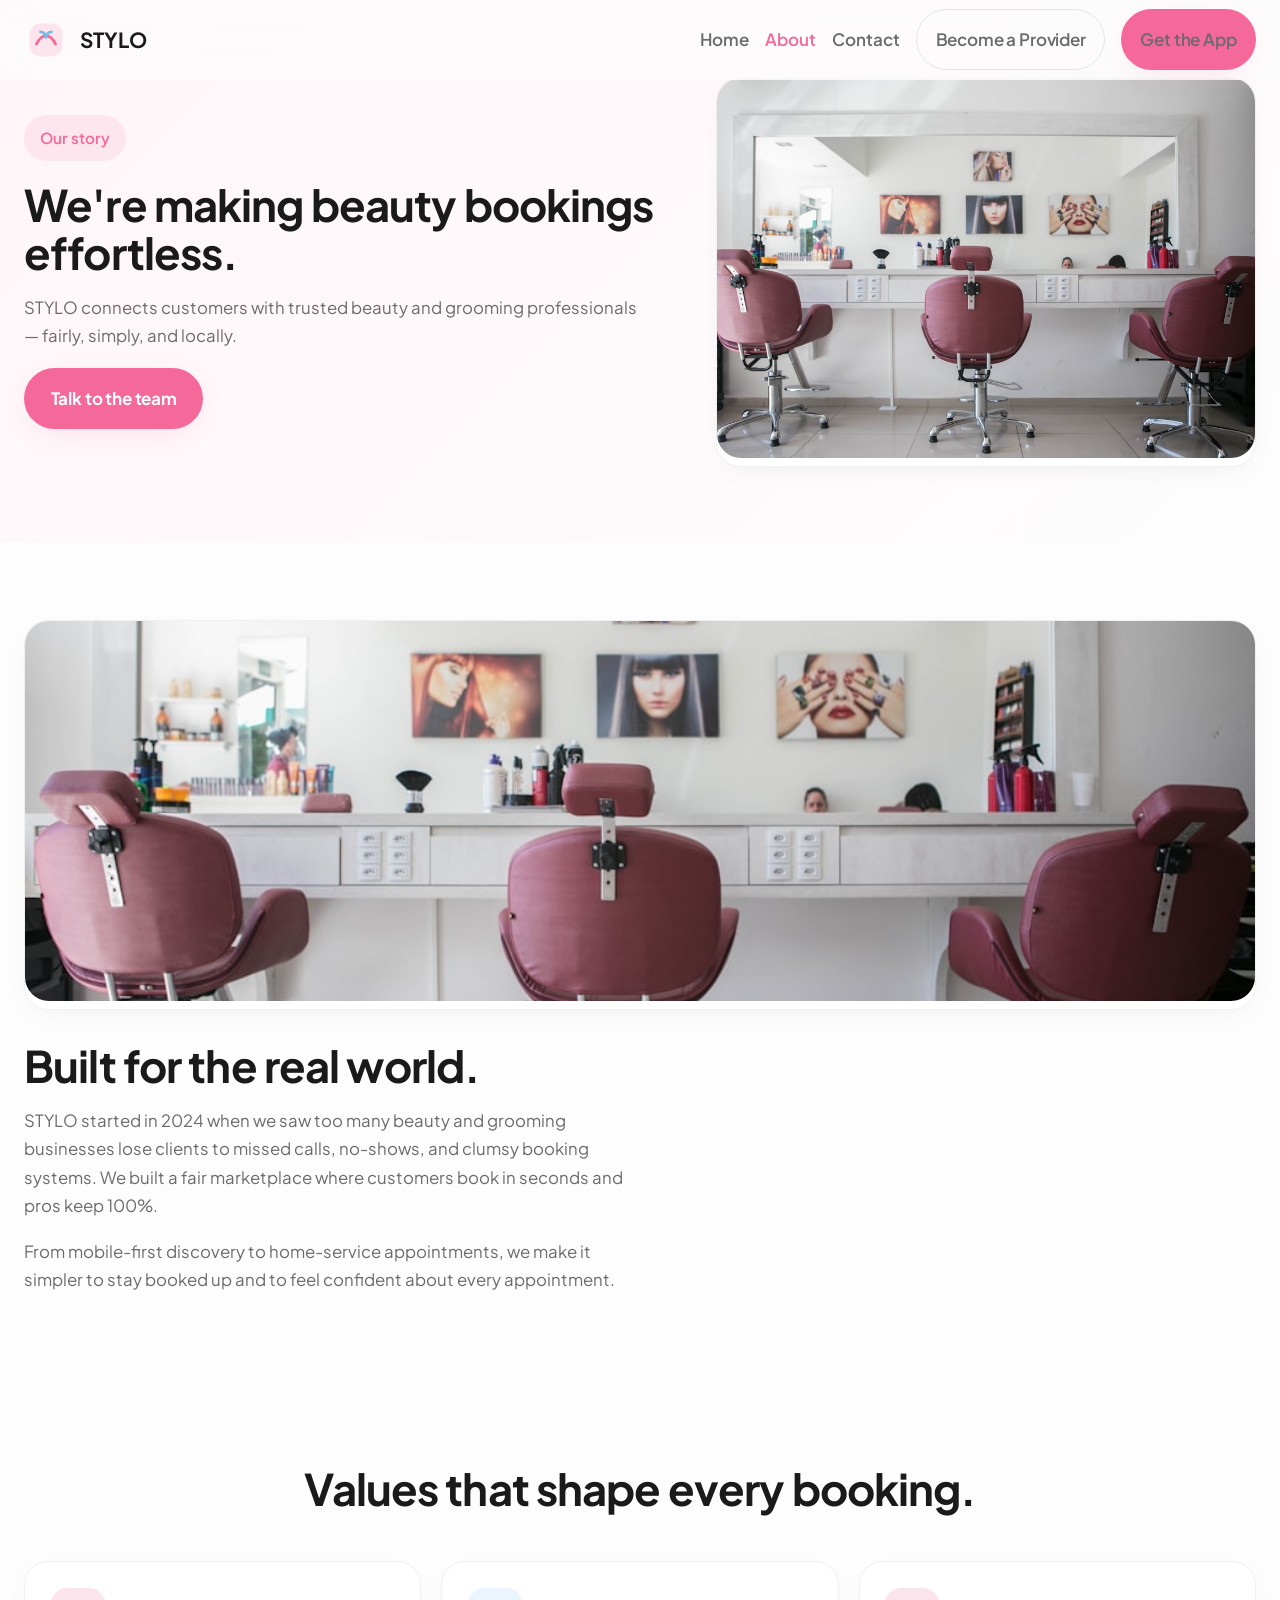
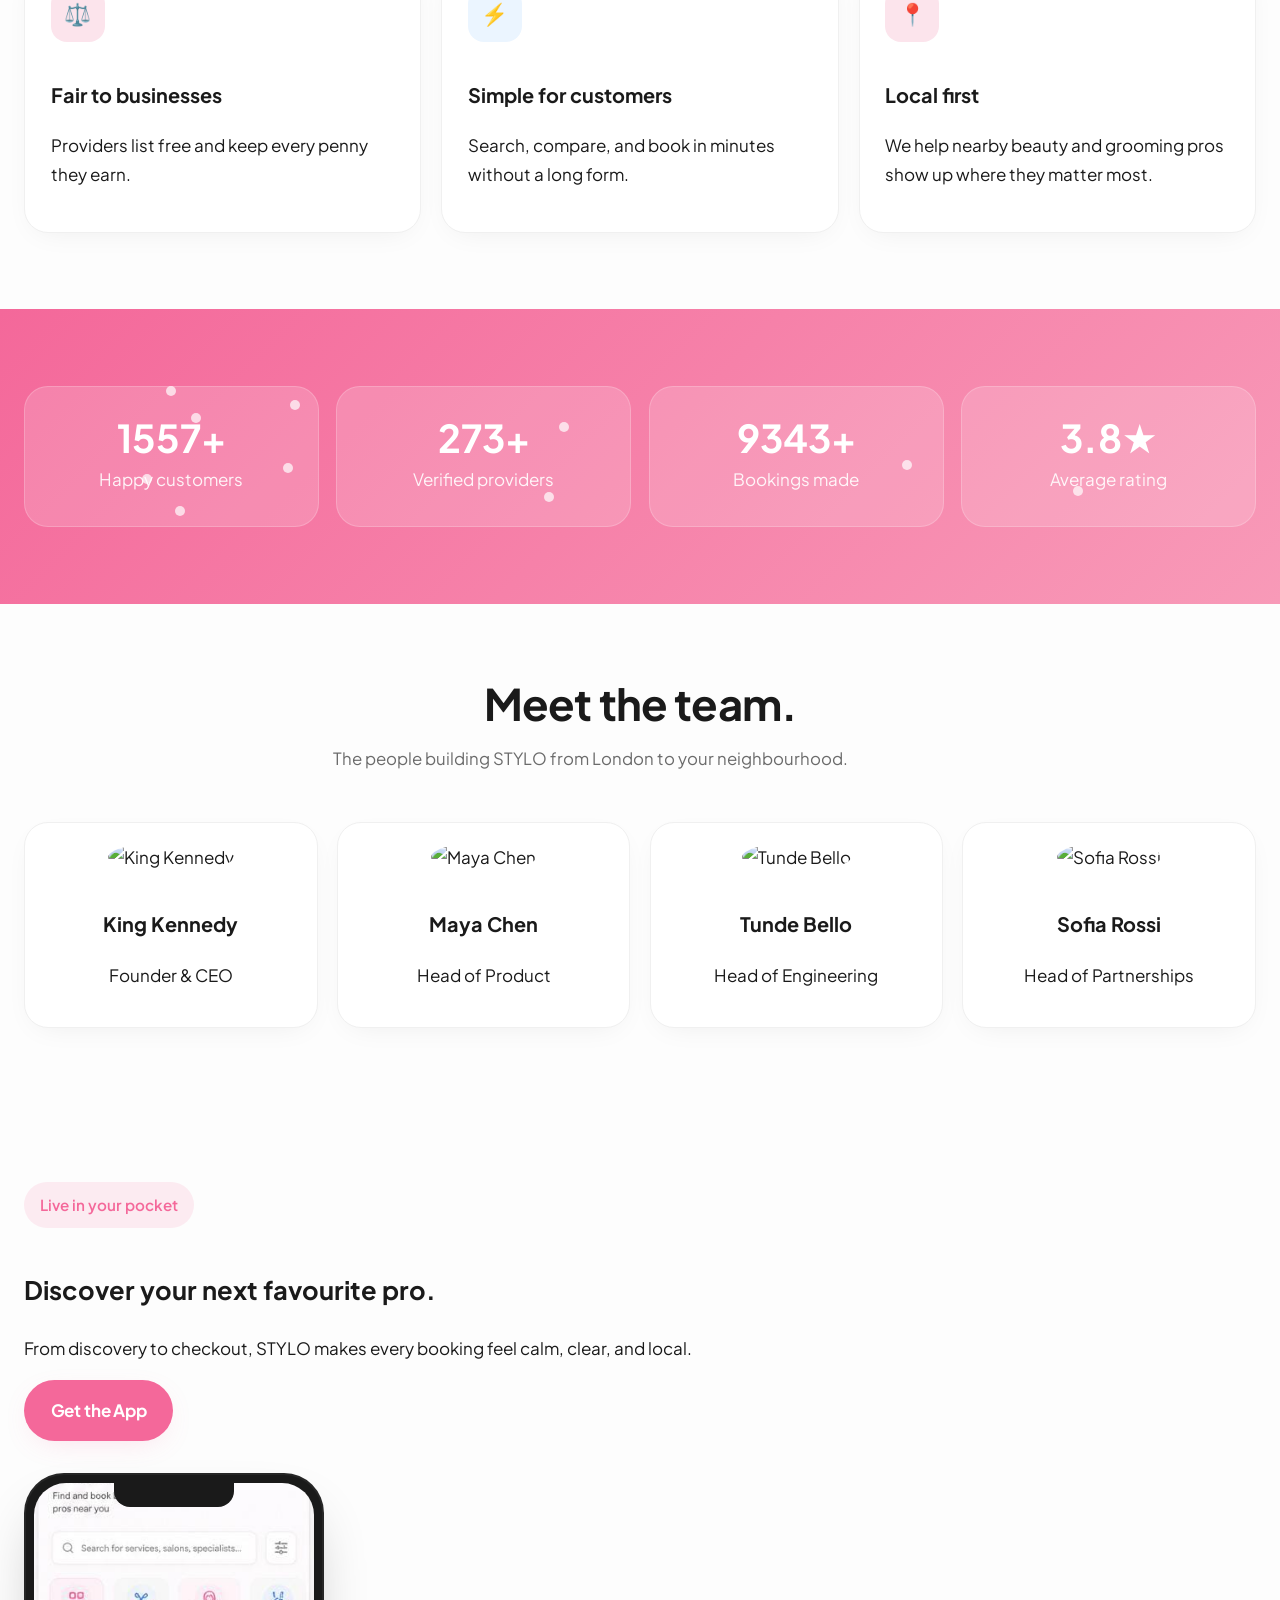
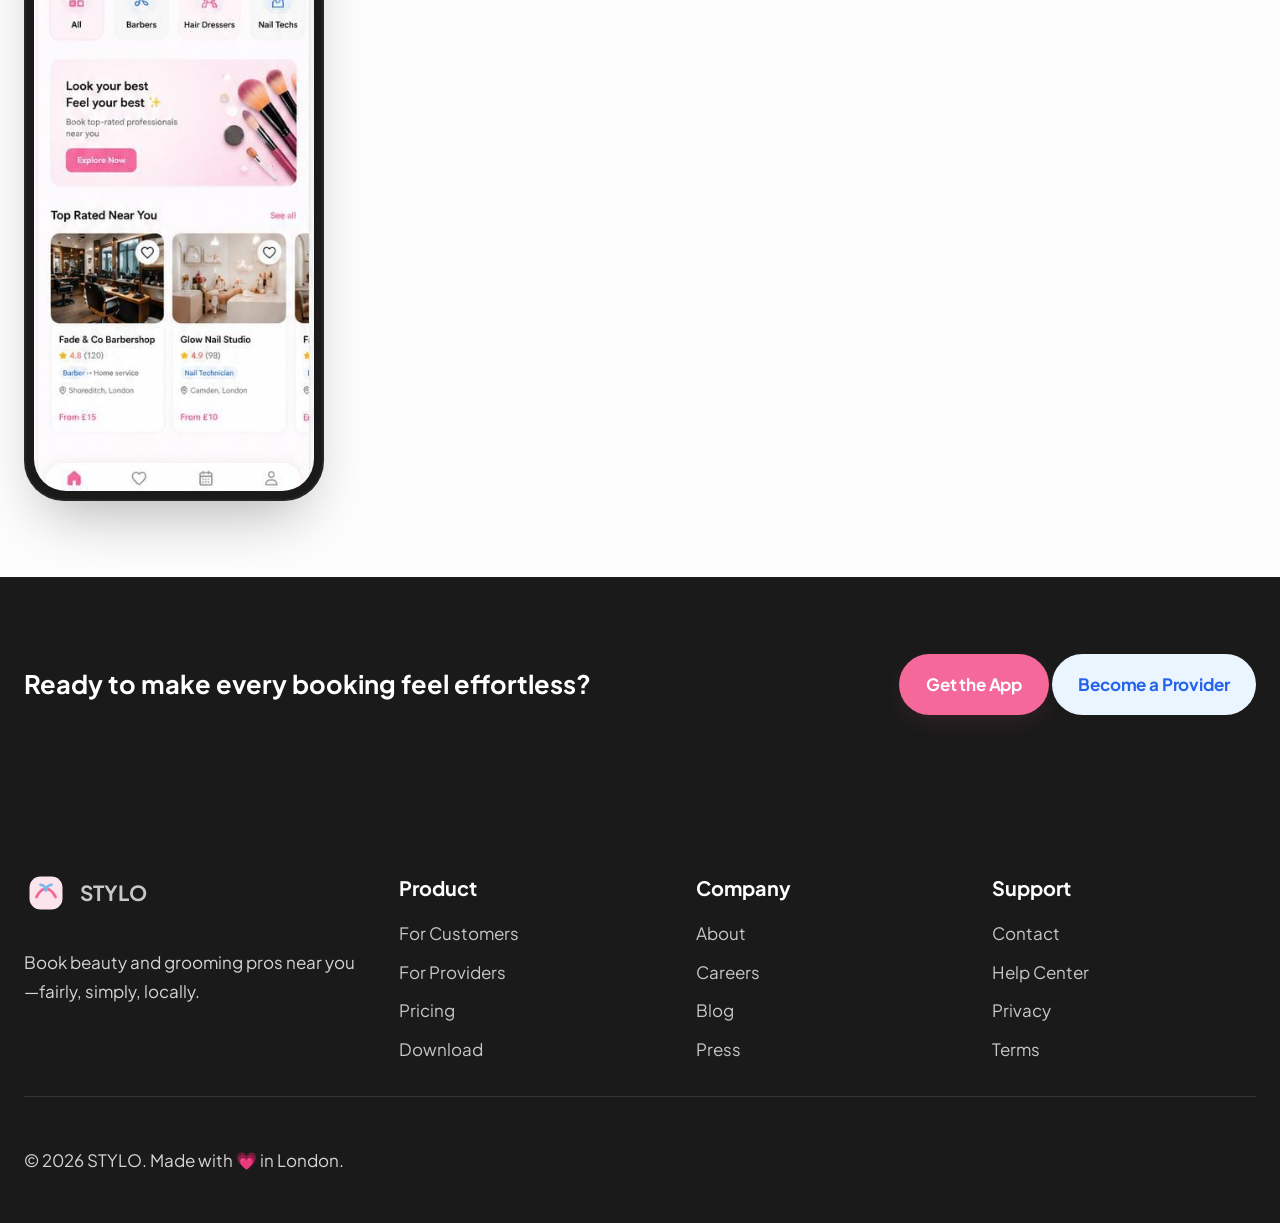
==== about.html @ 371f184e "Move site files to repo root" ====
<!DOCTYPE html>
<html lang="en">
  <head>
    <meta charset="UTF-8" />
    <meta name="viewport" content="width=device-width, initial-scale=1.0" />
    <title>About STYLO — Making beauty bookings effortless</title>
    <meta name="description" content="STYLO connects customers with trusted beauty and grooming professionals fairly, simply, and locally." />
    <meta property="og:title" content="About STYLO — Making beauty bookings effortless" />
    <meta property="og:description" content="Fair to businesses, simple for customers, local first." />
    <meta property="og:type" content="website" />
    <meta property="og:image" content="assets/hero-poster.jpg" />
    <link rel="preconnect" href="https://fonts.googleapis.com" />
    <link rel="preconnect" href="https://fonts.gstatic.com" crossorigin />
    <link href="https://fonts.googleapis.com/css2?family=Plus+Jakarta+Sans:wght@400;500;600;700;800&display=swap" rel="stylesheet" />
    <link rel="stylesheet" href="styles.css" />
  </head>
  <body>
    <header class="site-header" id="top">
      <nav class="nav container">
        <a class="brand" href="index.html" aria-label="STYLO home">
          <span class="brand__icon" aria-hidden="true">
            <svg viewBox="0 0 64 64" fill="none">
              <rect x="8" y="8" width="48" height="48" rx="16" fill="#FCE4EC" />
              <path d="M18 38c4-8 10-12 14-12 4 0 10 4 14 12" stroke="#F4689A" stroke-width="4" stroke-linecap="round" />
              <path d="M24 20c4 0 7 2 8 8" stroke="#7AB8E8" stroke-width="4" stroke-linecap="round" />
              <path d="M40 20c-4 0-7 2-8 8" stroke="#7AB8E8" stroke-width="4" stroke-linecap="round" />
            </svg>
          </span>
          <span>STYLO</span>
        </a>
        <button class="nav__toggle" aria-label="Open menu" aria-expanded="false">
          <span></span><span></span><span></span>
        </button>
        <div class="nav__panel">
          <a href="index.html">Home</a>
          <a href="about.html" class="active">About</a>
          <a href="contact.html">Contact</a>
          <a href="index.html#providers" class="btn btn--outline nav__pill">Become a Provider</a>
          <a href="index.html#get-app" class="btn btn--primary nav__pill">Get the App</a>
        </div>
      </nav>
    </header>

    <main>
      <section class="about-hero section">
        <div class="container about-hero__grid">
          <div class="reveal">
            <div class="pill pill--soft">Our story</div>
            <h1>We're making beauty bookings effortless.</h1>
            <p>STYLO connects customers with trusted beauty and grooming professionals — fairly, simply, and locally.</p>
            <a href="contact.html" class="btn btn--primary">Talk to the team</a>
          </div>
          <div class="about-hero__card reveal" data-delay="0.08">
            <img src="assets/salon-interior.jpg" alt="Modern salon interior" loading="lazy" decoding="async" />
          </div>
        </div>
      </section>

      <section class="section">
        <div class="container story-grid">
          <div class="story-image reveal">
            <img src="assets/salon.jpg" alt="Salon booking experience" loading="lazy" decoding="async" />
          </div>
          <div class="story-copy reveal" data-delay="0.08">
            <h2>Built for the real world.</h2>
            <p>STYLO started in 2024 when we saw too many beauty and grooming businesses lose clients to missed calls, no-shows, and clumsy booking systems. We built a fair marketplace where customers book in seconds and pros keep 100%.</p>
            <p>From mobile-first discovery to home-service appointments, we make it simpler to stay booked up and to feel confident about every appointment.</p>
          </div>
        </div>
      </section>

      <section class="section values-section">
        <div class="container">
          <div class="section-heading section-heading--center reveal">
            <h2>Values that shape every booking.</h2>
          </div>
          <div class="values-grid">
            <article class="value-card reveal" data-delay="0.04">
              <div class="card__icon card__icon--pink">⚖️</div>
              <h3>Fair to businesses</h3>
              <p>Providers list free and keep every penny they earn.</p>
            </article>
            <article class="value-card reveal" data-delay="0.08">
              <div class="card__icon card__icon--blue">⚡</div>
              <h3>Simple for customers</h3>
              <p>Search, compare, and book in minutes without a long form.</p>
            </article>
            <article class="value-card reveal" data-delay="0.12">
              <div class="card__icon card__icon--pink">📍</div>
              <h3>Local first</h3>
              <p>We help nearby beauty and grooming pros show up where they matter most.</p>
            </article>
          </div>
        </div>
      </section>

      <section class="section stats-band">
        <div class="container stats-grid">
          <div class="stat-card" data-count="2000" data-suffix="+">
            <strong>0</strong>
            <span>Happy customers</span>
          </div>
          <div class="stat-card" data-count="350" data-suffix="+">
            <strong>0</strong>
            <span>Verified providers</span>
          </div>
          <div class="stat-card" data-count="12000" data-suffix="+">
            <strong>0</strong>
            <span>Bookings made</span>
          </div>
          <div class="stat-card" data-count="4.9" data-decimals="1" data-suffix="★">
            <strong>0</strong>
            <span>Average rating</span>
          </div>
          <div class="particles" aria-hidden="true"></div>
        </div>
      </section>

      <section class="section team-section">
        <div class="container">
          <div class="section-heading section-heading--center reveal">
            <h2>Meet the team.</h2>
            <p>The people building STYLO from London to your neighbourhood.</p>
          </div>
          <div class="team-grid">
            <article class="team-card reveal" data-delay="0.04">
              <img src="https://i.pravatar.cc/200?img=12" alt="King Kennedy" loading="lazy" decoding="async" />
              <h3>King Kennedy</h3>
              <p>Founder & CEO</p>
            </article>
            <article class="team-card reveal" data-delay="0.08">
              <img src="https://i.pravatar.cc/200?img=32" alt="Maya Chen" loading="lazy" decoding="async" />
              <h3>Maya Chen</h3>
              <p>Head of Product</p>
            </article>
            <article class="team-card reveal" data-delay="0.12">
              <img src="https://i.pravatar.cc/200?img=45" alt="Tunde Bello" loading="lazy" decoding="async" />
              <h3>Tunde Bello</h3>
              <p>Head of Engineering</p>
            </article>
            <article class="team-card reveal" data-delay="0.16">
              <img src="https://i.pravatar.cc/200?img=5" alt="Sofia Rossi" loading="lazy" decoding="async" />
              <h3>Sofia Rossi</h3>
              <p>Head of Partnerships</p>
            </article>
          </div>
        </div>
      </section>

      <section class="section about-phone-section">
        <div class="container about-phone-grid">
          <div class="reveal">
            <div class="pill pill--soft">Live in your pocket</div>
            <h2>Discover your next favourite pro.</h2>
            <p>From discovery to checkout, STYLO makes every booking feel calm, clear, and local.</p>
            <a href="index.html#get-app" class="btn btn--primary">Get the App</a>
          </div>
          <div class="reveal" data-delay="0.08">
            <div class="phone phone--float phone--shine" style="--tilt:2deg">
              <div class="phone__screen">
                <img src="assets/customer-dashboard.png" alt="STYLO customer dashboard" loading="lazy" decoding="async" />
              </div>
            </div>
          </div>
        </div>
      </section>

      <section class="section cta-band cta-band--dark">
        <div class="container cta-band__inner">
          <h2>Ready to make every booking feel effortless?</h2>
          <div>
            <a href="index.html#get-app" class="btn btn--primary">Get the App</a>
            <a href="index.html#providers" class="btn btn--secondary">Become a Provider</a>
          </div>
        </div>
      </section>
    </main>

    <footer class="site-footer">
      <div class="container footer-grid">
        <div>
          <a class="brand brand--footer" href="index.html">
            <span class="brand__icon" aria-hidden="true">
              <svg viewBox="0 0 64 64" fill="none">
                <rect x="8" y="8" width="48" height="48" rx="16" fill="#FCE4EC" />
                <path d="M18 38c4-8 10-12 14-12 4 0 10 4 14 12" stroke="#F4689A" stroke-width="4" stroke-linecap="round" />
                <path d="M24 20c4 0 7 2 8 8" stroke="#7AB8E8" stroke-width="4" stroke-linecap="round" />
                <path d="M40 20c-4 0-7 2-8 8" stroke="#7AB8E8" stroke-width="4" stroke-linecap="round" />
              </svg>
            </span>
            <span>STYLO</span>
          </a>
          <p>Book beauty and grooming pros near you—fairly, simply, locally.</p>
        </div>
        <div>
          <h3>Product</h3>
          <ul>
            <li><a href="index.html#get-app">For Customers</a></li>
            <li><a href="index.html#providers">For Providers</a></li>
            <li><a href="#">Pricing</a></li>
            <li><a href="#">Download</a></li>
          </ul>
        </div>
        <div>
          <h3>Company</h3>
          <ul>
            <li><a href="about.html">About</a></li>
            <li><a href="#">Careers</a></li>
            <li><a href="#">Blog</a></li>
            <li><a href="#">Press</a></li>
          </ul>
        </div>
        <div>
          <h3>Support</h3>
          <ul>
            <li><a href="contact.html">Contact</a></li>
            <li><a href="#">Help Center</a></li>
            <li><a href="#">Privacy</a></li>
            <li><a href="#">Terms</a></li>
          </ul>
        </div>
      </div>
      <div class="container footer-bottom">
        <p>© 2026 STYLO. Made with 💗 in London.</p>
      </div>
    </footer>

    <button class="scroll-top" aria-label="Scroll to top">↑</button>
    <div class="toast" role="status" aria-live="polite"></div>
    <script src="script.js"></script>
  </body>
</html>
---- styles.css ----
:root {
  --bg: #fdfdfd;
  --bg-soft: #fdf2f6;
  --bg-blue: #ebf5ff;
  --pink: #f4689a;
  --pink-strong: #e05588;
  --pink-soft: #fce4ec;
  --blue: #7ab8e8;
  --blue-strong: #2563eb;
  --text: #1a1a1a;
  --text-muted: #6b6b6b;
  --line: #f0f0f0;
  --white: #ffffff;
  --shadow: 0 8px 30px -12px rgba(244, 104, 154, 0.25);
  --shadow-card: 0 8px 30px -12px rgba(0, 0, 0, 0.08);
  --radius-xl: 1.5rem;
  --radius-pill: 999px;
  --container: 1280px;
}

* { box-sizing: border-box; }
html { scroll-behavior: smooth; }
body {
  margin: 0;
  font-family: 'Plus Jakarta Sans', 'Inter', -apple-system, BlinkMacSystemFont, 'Segoe UI', sans-serif;
  color: var(--text);
  background: var(--bg);
  line-height: 1.7;
  font-size: 1.0625rem;
  overflow-x: hidden;
}
a { color: inherit; text-decoration: none; }
img, video, iframe { max-width: 100%; }
button, input, select, textarea { font: inherit; }
button { cursor: pointer; }
:focus-visible { outline: 3px solid rgba(244, 104, 154, 0.45); outline-offset: 3px; }
.container { width: min(var(--container), calc(100% - 3rem)); margin: 0 auto; }
.section { padding: clamp(3rem, 6vw, 5rem) 0; position: relative; }
.display-heading { font-size: clamp(2.75rem, 7vw, 5.5rem); line-height: 1.05; letter-spacing: -0.03em; font-weight: 800; margin: 0 0 1.2rem; }
.section-heading { margin-bottom: 2rem; }
.section-heading h2, .story-copy h2, .contact-details h2, .faq h2, .about-hero h1, .contact-hero h1 { font-size: clamp(2rem, 3.4vw, 2.8rem); line-height: 1.1; margin: 0 0 0.75rem; letter-spacing: -0.02em; }
.section-heading--center { text-align: center; max-width: 720px; margin-inline: auto; margin-bottom: 3rem; }
.section-heading p, .hero__subhead, .story-copy p, .contact-hero p, .about-hero p, .spotlight-copy p, .showcase-copy p { color: var(--text-muted); font-size: 1.05rem; max-width: 620px; }
.pill { display: inline-flex; align-items: center; gap: 0.4rem; padding: 0.65rem 1rem; border-radius: var(--radius-pill); font-weight: 600; font-size: 0.95rem; margin-bottom: 1.25rem; }
.pill--soft { background: rgba(244, 104, 154, 0.12); color: var(--pink); }
.btn { display: inline-flex; align-items: center; justify-content: center; gap: 0.6rem; min-height: 48px; padding: 0.95rem 1.6rem; border-radius: var(--radius-pill); border: 1px solid transparent; font-weight: 700; letter-spacing: -0.01em; transition: all 0.3s cubic-bezier(0.4, 0, 0.2, 1); }
.btn:hover { transform: translateY(-3px) scale(1.02); }
.btn--primary { background: var(--pink); color: var(--white); box-shadow: var(--shadow); }
.btn--primary:hover { background: var(--pink-strong); box-shadow: 0 12px 30px -8px rgba(244, 104, 154, 0.5); }
.btn--secondary { background: var(--bg-blue); color: var(--blue-strong); }
.btn--secondary:hover { background: #d6ebff; }
.btn--outline { border-color: #e5e5e5; background: transparent; color: var(--text); }
.btn--outline:hover { border-color: var(--pink); color: var(--pink); }
.site-header { position: fixed; inset: 0 0 auto 0; z-index: 1000; height: 80px; background: rgba(253, 253, 253, 0.75); backdrop-filter: blur(16px) saturate(180%); border-bottom: 1px solid transparent; transition: all 0.25s ease; }
.site-header.scrolled { border-bottom-color: var(--line); box-shadow: 0 4px 30px -10px rgba(0, 0, 0, 0.08); }
.nav { height: 100%; display: flex; align-items: center; justify-content: space-between; gap: 1.25rem; }
.brand { display: inline-flex; align-items: center; gap: 0.75rem; font-weight: 700; font-size: 1.3rem; color: var(--text); }
.brand__icon { width: 44px; height: 44px; display: inline-flex; align-items: center; justify-content: center; }
.brand__icon svg { width: 100%; height: 100%; }
.nav__panel { display: flex; align-items: center; gap: 1rem; }
.nav__panel a { color: var(--text-muted); font-weight: 600; }
.nav__panel a:hover, .nav__panel a.active { color: var(--text); }
.nav__panel a.active { color: var(--pink); }
.nav__toggle { display: none; background: transparent; border: 0; padding: 0.5rem; }
.nav__toggle span { display: block; width: 24px; height: 2px; background: var(--text); margin: 5px 0; border-radius: 2px; }
.nav__pill { min-height: 42px; padding-inline: 1.15rem; }
.hero { min-height: 100vh; display: grid; align-items: center; padding-top: 4rem; padding-bottom: 3rem; overflow: hidden; }
.hero__video, .hero__overlay { position: absolute; inset: 0; }
.hero__video { width: 100%; height: 100%; object-fit: cover; z-index: 0; filter: brightness(1.05) contrast(1.05) saturate(1.1); }
.hero__overlay { background: linear-gradient(115deg, rgba(253, 253, 253, 0.84) 0%, rgba(253, 253, 253, 0.72) 45%, rgba(253, 253, 253, 0.28) 100%); z-index: 1; }
.hero__grid { position: relative; z-index: 2; display: grid; grid-template-columns: 1.05fr 0.95fr; align-items: center; gap: 3rem; }
.hero__content { max-width: 620px; }
.hero__actions { display: flex; flex-wrap: wrap; gap: 1rem; margin-top: 1.8rem; }
.hero__content .btn--primary { animation: pulseGlow 2.4s infinite; }
.trust-row { margin-top: 1.4rem; display: flex; align-items: center; gap: 0.8rem; font-weight: 600; color: var(--text-muted); }
.trust-row__stars { color: var(--pink); letter-spacing: 0.16em; }
.hero__visual { position: relative; min-height: 540px; display: grid; place-items: center; }
.hero__blob { position: absolute; inset: auto 50% 20% auto; width: 360px; height: 360px; background: radial-gradient(circle, rgba(244,104,154,0.25), transparent 70%); filter: blur(20px); animation: blob 8s ease-in-out infinite; }
.phone { width: min(300px, 86vw); border-radius: 2.5rem; background: #1a1a1a; padding: 0.6rem; box-shadow: 0 30px 60px -20px rgba(0,0,0,0.3), 0 0 0 2px rgba(255,255,255,0.05) inset; position: relative; overflow: hidden; transform: scale(var(--phone-scale, 1)); }
.phone::before { content: ''; position: absolute; top: 0.6rem; left: 50%; transform: translateX(-50%); width: 40%; height: 1.5rem; background: #1a1a1a; border-radius: 0 0 1rem 1rem; z-index: 5; }
.phone__screen { border-radius: 2rem; overflow: hidden; aspect-ratio: 9 / 19.5; background: var(--bg); position: relative; }
.phone__screen img, .phone__screen video { width: 100%; height: 100%; object-fit: cover; display: block; }
.phone__screen::after { content: ''; position: absolute; inset: -100% 0 auto -30%; width: 55%; height: 220%; background: linear-gradient(120deg, rgba(255,255,255,0.0), rgba(255,255,255,0.45), rgba(255,255,255,0)); transform: rotate(20deg) translateX(-100%); animation: shimmer 4.5s linear infinite; pointer-events: none; }
.phone--float { animation: float 6s ease-in-out infinite; }
.phone--video { box-shadow: 0 30px 60px -20px rgba(244,104,154,0.35); }
.phone--shine .phone__screen { overflow: hidden; }
.phone--app-loop .phone__screen { background: linear-gradient(135deg, #fdeaf2, #eef7ff); }
.layer { position: absolute; inset: 0; opacity: 0; transition: opacity 1.2s ease; }
.layer.active { opacity: 1; }
.section--split, .section--provider-spotlight, .section--footer-phones { background: var(--white); }
.section--showcase { background: linear-gradient(180deg, var(--bg), var(--bg-blue)); }
.section--video-wall { background: var(--bg-soft); }
.audience-grid, .showcase-grid, .spotlight-grid, .contact-info-grid, .about-phone-grid, .story-grid, .contact-grid { display: grid; gap: 2rem; }
.audience-grid { grid-template-columns: repeat(2, minmax(0, 1fr)); }
/* Allow extra phones to extend visually in the showcase */
.section--showcase { overflow: visible; }
.showcase-phones { display: flex; align-items: center; justify-content: flex-start; gap: 1.2rem; position: relative; width: 100%; }
.showcase-phones .phone-wrap { display: inline-block; will-change: transform; }
.showcase-phones .phone { margin: 0; }
.showcase-phones .phone.phone--video { box-shadow: 0 30px 60px -20px rgba(0,0,0,0.14); }

/* Clean positioning classes for the showcase phone group */
.phone-wrap--lg { transform: translateX(-10px) scale(1); }
.phone-wrap--md { transform: translateX(40px) scale(0.92); }
.phone-wrap--sm { transform: translateX(120px) scale(0.82); }
.phone-wrap--lg, .phone-wrap--md, .phone-wrap--sm { transition: transform 260ms cubic-bezier(0.2,0,0,1); }

/* Tilt utility classes (sets the CSS variable used by float animation) */
.phone--tilt-2 { --tilt: 2deg; }
.phone--tilt-6 { --tilt: 6deg; }
.phone--tilt-10 { --tilt: 10deg; }

/* Accessibility: reduce motion for users who prefer it */
@media (prefers-reduced-motion: reduce) {
  .phone--float { animation: none !important; }
  .phone__screen::after { animation: none !important; }
}
.card, .value-card, .team-card, .testimonial-card, .contact-card, .contact-details, .faq, .about-hero__card, .story-image { background: var(--white); border: 1px solid var(--line); border-radius: var(--radius-xl); box-shadow: var(--shadow-card); }
.card { padding: 2rem; position: relative; overflow: hidden; }
.card--pink { background: #fdf2f6; box-shadow: var(--shadow); }
.card--blue { background: #f0f7ff; }
.card__icon { width: 54px; height: 54px; border-radius: 16px; display: inline-flex; align-items: center; justify-content: center; font-size: 1.35rem; margin-bottom: 1rem; }
.card__icon--pink { background: var(--pink-soft); }
.card__icon--blue { background: var(--bg-blue); }
.card ul, .feature-list, .contact-details ul, .footer-grid ul { list-style: none; padding: 0; margin: 0; }
.card li, .feature-list li { margin-bottom: 0.7rem; color: var(--text-muted); }
.card li::before, .feature-list li::before { content: '✓'; color: var(--pink); font-weight: 700; margin-right: 0.55rem; }
.feature-list { display: grid; gap: 0.9rem; margin-top: 1.25rem; }
.feature-list li { display: flex; align-items: center; gap: 0.7rem; margin: 0; }
.feature-list__icon { width: 42px; height: 42px; border-radius: 14px; display: inline-flex; align-items: center; justify-content: center; font-size: 1.15rem; }
.feature-list__icon--pink { background: var(--pink-soft); }
.feature-list__icon--blue { background: var(--bg-blue); }
.tabs { display: inline-flex; align-items: center; gap: 0.5rem; padding: 0.45rem; border-radius: 999px; background: #f9f9f9; border: 1px solid var(--line); position: relative; margin-bottom: 2rem; }
.tab { background: transparent; border: 0; padding: 0.8rem 1.15rem; color: var(--text-muted); font-weight: 700; position: relative; z-index: 2; }
.tab.is-active { color: var(--text); }
.tab__indicator { position: absolute; top: 0.45rem; bottom: 0.45rem; width: 50%; border-radius: 999px; background: var(--pink); transition: transform 0.3s ease; box-shadow: var(--shadow); }
.tabs[data-active="providers"] .tab__indicator { transform: translateX(100%); }
.steps-panel { position: relative; }
.steps { display: grid; grid-template-columns: repeat(3, minmax(0, 1fr)); gap: 1.25rem; opacity: 0; transform: translateY(16px); pointer-events: none; position: absolute; inset: 0; transition: all 0.3s ease; }
.steps.is-active { opacity: 1; transform: translateY(0); pointer-events: auto; position: relative; }
.step-card { background: var(--white); border: 1px solid var(--line); border-radius: var(--radius-xl); padding: 1.6rem; box-shadow: var(--shadow-card); position: relative; min-height: 220px; }
.step-card__number { color: var(--pink); font-weight: 800; font-size: 1rem; margin-bottom: 0.8rem; }
.steps-line { width: 100%; margin-top: 1rem; }
.steps-line path { fill: none; stroke: #f4b4cb; stroke-width: 2.2; stroke-dasharray: 800; stroke-dashoffset: 800; transition: stroke-dashoffset 1.3s ease; }
.steps-line.is-visible path { stroke-dashoffset: 0; }
.masonry-grid { display: grid; grid-template-columns: repeat(3, minmax(0, 1fr)); gap: 1.2rem; }
.masonry-tile { position: relative; overflow: hidden; border-radius: var(--radius-xl); min-height: 220px; background: var(--white); box-shadow: var(--shadow-card); }
.masonry-tile img, .masonry-tile video { width: 100%; height: 100%; object-fit: cover; display: block; }
.masonry-tile--wide { grid-column: span 2; min-height: 280px; }
.masonry-tile__caption { position: absolute; inset: auto 1rem 1rem 1rem; padding: 0.9rem 1rem; background: rgba(26,26,26,0.7); color: var(--white); border-radius: 1rem; font-weight: 600; transform: translateY(8px); opacity: 0; transition: all 0.3s ease; }
.masonry-tile:hover .masonry-tile__caption, .masonry-tile:focus-within .masonry-tile__caption { opacity: 1; transform: translateY(0); }
.stats-band { background: linear-gradient(135deg, var(--pink), #f89ab8); color: var(--white); position: relative; overflow: hidden; }
.stats-grid { display: grid; grid-template-columns: repeat(4, minmax(0, 1fr)); gap: 1.1rem; position: relative; }
.stat-card { position: relative; z-index: 2; padding: 2rem 1.2rem; border-radius: var(--radius-xl); background: rgba(255,255,255,0.16); border: 1px solid rgba(255,255,255,0.2); text-align: center; }
.stat-card strong { display: block; font-size: clamp(1.9rem, 3vw, 2.8rem); line-height: 1; margin-bottom: 0.45rem; }
.stat-card span { color: rgba(255,255,255,0.9); }
.particles { position: absolute; inset: 0; pointer-events: none; }
.particles span { position: absolute; width: 10px; height: 10px; border-radius: 50%; background: rgba(255,255,255,0.7); animation: particle 2.6s ease-out infinite; }
.testimonial-grid { display: grid; grid-template-columns: repeat(3, minmax(0, 1fr)); gap: 1.2rem; }
.testimonial-card { padding: 1.7rem; }
.testimonial-card p { margin: 0.8rem 0; color: var(--text); }
.testimonial-card span { color: var(--text-muted); font-weight: 600; }
.testimonial-card__stars { color: var(--pink); letter-spacing: 0.16em; }
.phone-pair-wrap { text-align: center; }
.phone-pair { display: grid; grid-template-columns: repeat(2, minmax(0, 1fr)); gap: 2rem; margin-top: 2rem; }
.phone-pair__item { display: flex; flex-direction: column; align-items: center; gap: 1rem; }
.phone-pair__label { font-weight: 700; color: var(--pink); }
.phone-pair__label--blue { color: var(--blue-strong); }
.footer-cta { display: flex; justify-content: center; gap: 1rem; margin-top: 2rem; flex-wrap: wrap; }
.site-footer { background: var(--text); color: #d4d4d4; padding: 5rem 0 2rem; }
.footer-grid { display: grid; grid-template-columns: 1.3fr 1fr 1fr 1fr; gap: 2rem; }
.brand--footer { color: var(--white); margin-bottom: 1rem; }
.social-links { display: flex; gap: 0.75rem; margin-top: 1rem; }
.social-links a { width: 40px; height: 40px; border-radius: 50%; display: grid; place-items: center; background: rgba(255,255,255,0.08); }
.footer-grid h3 { color: var(--white); margin: 0 0 0.9rem; }
.footer-grid ul { display: grid; gap: 0.6rem; }
.footer-grid a { color: #c7c7c7; }
.footer-bottom { padding-top: 2rem; margin-top: 2rem; border-top: 1px solid rgba(255,255,255,0.12); }
.scroll-top { position: fixed; right: 1.25rem; bottom: 1.25rem; width: 54px; height: 54px; border-radius: 50%; border: 0; background: var(--pink); color: var(--white); font-size: 1.4rem; box-shadow: 0 12px 30px -12px rgba(244,104,154,0.6); opacity: 0; visibility: hidden; transform: translateY(10px); transition: all 0.25s ease; z-index: 1200; }
.scroll-top.is-visible { opacity: 1; visibility: visible; transform: translateY(0); }
.toast { position: fixed; left: 50%; bottom: 2rem; transform: translateX(-50%) translateY(20px); background: var(--text); color: var(--white); padding: 0.9rem 1.2rem; border-radius: 999px; opacity: 0; visibility: hidden; transition: all 0.25s ease; z-index: 1300; }
.toast.is-visible { opacity: 1; visibility: visible; transform: translateX(-50%) translateY(0); }
.reveal { opacity: 0; transform: translateY(30px); transition: opacity 0.7s ease, transform 0.7s ease; }
.reveal.visible { opacity: 1; transform: translateY(0); }
.word { display: inline-block; opacity: 0; transform: translateY(20px); transition: all 0.5s cubic-bezier(0.4, 0, 0.2, 1); }
.word.visible { opacity: 1; transform: translateY(0); }
.spotlight-grid, .story-grid, .contact-grid, .about-phone-grid { align-items: center; }
.about-hero { background: linear-gradient(135deg, #fff5f8 0%, var(--bg) 100%); }
.about-hero__grid { display: grid; grid-template-columns: 1.1fr 0.9fr; gap: 2rem; align-items: center; }
.about-hero__card img, .story-image img { width: 100%; border-radius: var(--radius-xl); object-fit: cover; height: 380px; }
.values-grid { display: grid; grid-template-columns: repeat(3, minmax(0, 1fr)); gap: 1.25rem; }
.value-card { padding: 1.6rem; }
.team-grid { display: grid; grid-template-columns: repeat(4, minmax(0, 1fr)); gap: 1.2rem; }
.team-card { padding: 1.25rem; text-align: center; }
.team-card img { width: 100%; aspect-ratio: 1; object-fit: cover; border-radius: 50%; margin-bottom: 1rem; }
.cta-band { padding: 4rem 0; }
.cta-band--dark { background: var(--text); color: var(--white); }
.cta-band__inner { display: flex; align-items: center; justify-content: space-between; gap: 2rem; }
.contact-card { padding: 1.5rem; background: rgba(255,255,255,0.97); border: none; box-shadow: none; border-radius: 1.25rem; height: 100%; }
.contact-card form { display: grid; gap: 0.85rem; }
.contact-card label { font-weight: 600; color: var(--text-muted); }
.contact-card input, .contact-card select, .contact-card textarea { border: 1px solid #ececec; border-radius: 0.9rem; padding: 0.95rem 1rem; background: #fafafa; }
.contact-phone {
  width: min(470px, 92vw);
  margin: 0 auto;
  box-shadow: 0 28px 70px -24px rgba(0,0,0,0.28);
}
.contact-phone .phone__screen {
  aspect-ratio: 9 / 15;
  background: linear-gradient(135deg, #fdeaf2, #eef7ff);
  padding: 0.75rem;
}
.contact-phone .contact-card {
  height: 100%;
  display: flex;
  align-items: stretch;
}
.contact-phone .contact-card form {
  width: 100%;
  justify-content: center;
}
.faq { padding: 1.25rem; }
.faq-item + .faq-item { margin-top: 0.8rem; }
.faq-question { width: 100%; display: flex; justify-content: space-between; align-items: center; background: #f8f8f8; border: 1px solid var(--line); border-radius: 1rem; padding: 1rem; font-weight: 700; }
.faq-answer { display: grid; grid-template-rows: 0fr; transition: grid-template-rows 0.2s ease; }
.faq-answer p { overflow: hidden; margin: 0; padding: 0 0.2rem; color: var(--text-muted); }
.faq-item.is-open .faq-answer { grid-template-rows: 1fr; }
.faq-item.is-open .faq-question span { transform: rotate(45deg); }
.faq-question span { transition: transform 0.2s ease; }
.contact-details iframe { width: 100%; min-height: 280px; border: 0; border-radius: 1rem; margin-top: 1.2rem; }
.phone--flip { animation: none; }
.phone--flip.is-visible { animation: phoneFlip 1s ease both; }
@media (max-width: 1024px) {
  .hero__grid, .showcase-grid, .spotlight-grid, .about-hero__grid, .story-grid, .contact-grid, .about-phone-grid { grid-template-columns: 1fr; }
  .hero__visual { min-height: 340px; }
  .masonry-grid, .testimonial-grid, .team-grid, .values-grid { grid-template-columns: repeat(2, minmax(0, 1fr)); }
  .stats-grid { grid-template-columns: repeat(2, minmax(0, 1fr)); }
  .footer-grid { grid-template-columns: repeat(2, minmax(0, 1fr)); }
  /* Showcase phones: center and remove large horizontal offsets on medium screens */
  .showcase-phones { justify-content: center; gap: 1rem; }
  .showcase-phones .phone-wrap { transform: none !important; }
  .phone { width: min(290px, 46vw); }
}
@media (max-width: 768px) {
  .nav__toggle { display: inline-block; }
  .nav__panel { position: fixed; top: 80px; right: 0; width: min(90vw, 320px); padding: 1.2rem; background: rgba(255,255,255,0.97); border-left: 1px solid var(--line); border-bottom: 1px solid var(--line); display: none; flex-direction: column; align-items: flex-start; gap: 1rem; box-shadow: var(--shadow-card); }
  .nav__panel.is-open { display: flex; }
  .audience-grid, .phone-pair, .masonry-grid, .testimonial-grid, .team-grid, .values-grid, .stats-grid, .footer-grid { grid-template-columns: 1fr; }
  .masonry-tile--wide { grid-column: span 1; }
  .hero { min-height: auto; padding-top: 5rem; }
  .hero__content, .hero__visual { max-width: 100%; }
  .hero__visual { min-height: 280px; }
  .cta-band__inner { flex-direction: column; align-items: flex-start; }
  .phone { width: min(290px, 82vw); margin: 0 auto; }
  /* On small screens stack showcase phones vertically and center them */
  .showcase-phones { flex-direction: column; gap: 1.25rem; align-items: center; }
  .showcase-phones .phone-wrap { transform: none !important; }
}
@media (max-width: 480px) {
  .container { width: min(var(--container), calc(100% - 1.5rem)); }
  .display-heading { font-size: 2.6rem; }
  .hero__actions, .footer-cta { flex-direction: column; align-items: stretch; }
  .btn { width: 100%; }
  .phone { width: min(270px, 85vw); }
}
@media (prefers-reduced-motion: reduce) {
  *, *::before, *::after { animation: none !important; transition: none !important; scroll-behavior: auto !important; }
  .reveal, .word { opacity: 1 !important; transform: none !important; }
}
@keyframes fadeUp { from { opacity: 0; transform: translateY(30px); } to { opacity: 1; transform: translateY(0); } }
@keyframes fadeDown { from { opacity: 0; transform: translateY(-30px); } to { opacity: 1; transform: translateY(0); } }
@keyframes fadeIn { from { opacity: 0; } to { opacity: 1; } }
@keyframes slideLeft { from { opacity: 0; transform: translateX(-50px); } to { opacity: 1; transform: translateX(0); } }
@keyframes slideRight { from { opacity: 0; transform: translateX(50px); } to { opacity: 1; transform: translateX(0); } }
@keyframes float { 0%,100% { transform: translateY(0) rotate(var(--tilt, 0deg)); } 50% { transform: translateY(-12px) rotate(var(--tilt, 0deg)); } }
@keyframes pulseGlow { 0%,100% { box-shadow: 0 0 0 0 rgba(244,104,154,0.5); } 50% { box-shadow: 0 0 0 16px rgba(244,104,154,0); } }
@keyframes shimmer { 0% { transform: translateX(-120%) skewX(-15deg); } 100% { transform: translateX(220%) skewX(-15deg); } }
@keyframes blob { 0%,100% { transform: translate(0,0) scale(1); } 33% { transform: translate(20px,-20px) scale(1.1); } 66% { transform: translate(-15px,15px) scale(0.95); } }
@keyframes particle { 0% { transform: translateY(0) scale(1); opacity: 0.6; } 100% { transform: translateY(-80px) scale(0.4); opacity: 0; } }
@keyframes phoneFlip { from { opacity: 0; transform: perspective(1000px) rotateY(90deg); } to { opacity: 1; transform: perspective(1000px) rotateY(0); } }
@keyframes drawLine { to { stroke-dashoffset: 0; } }
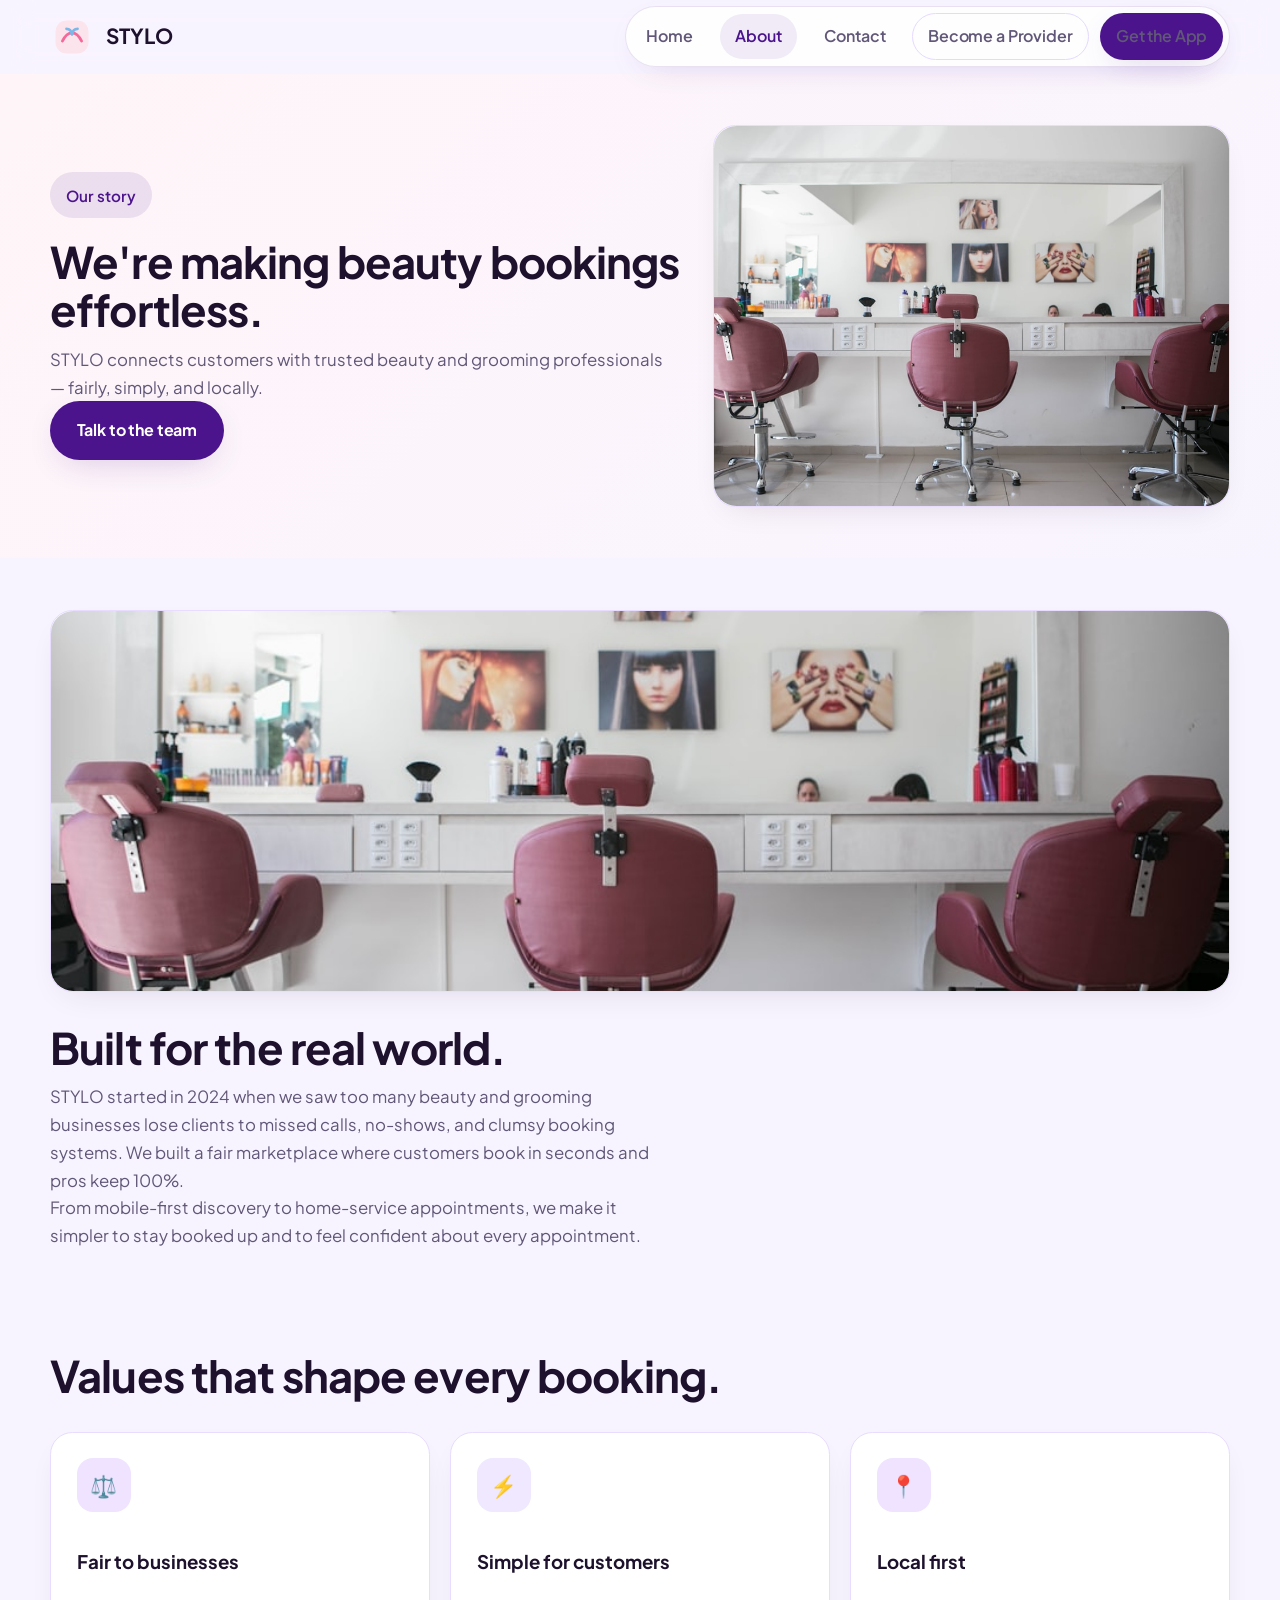
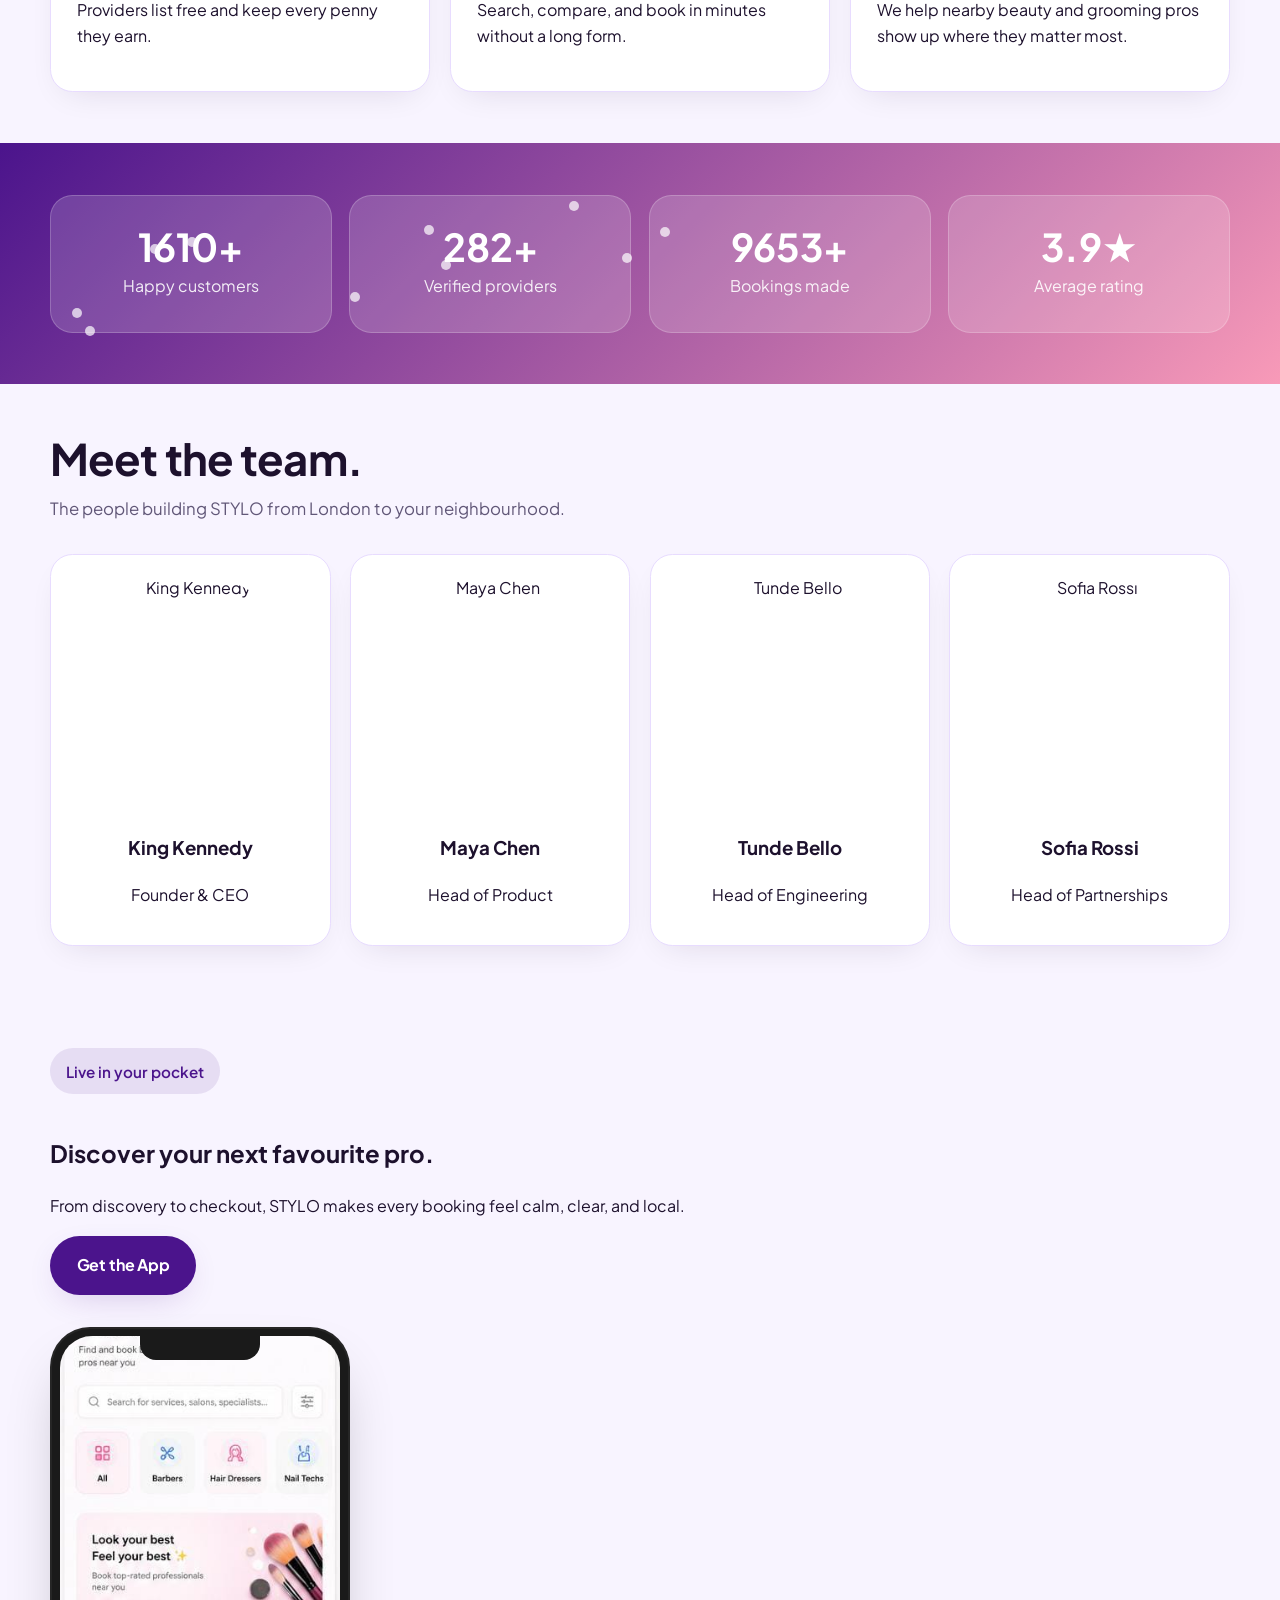
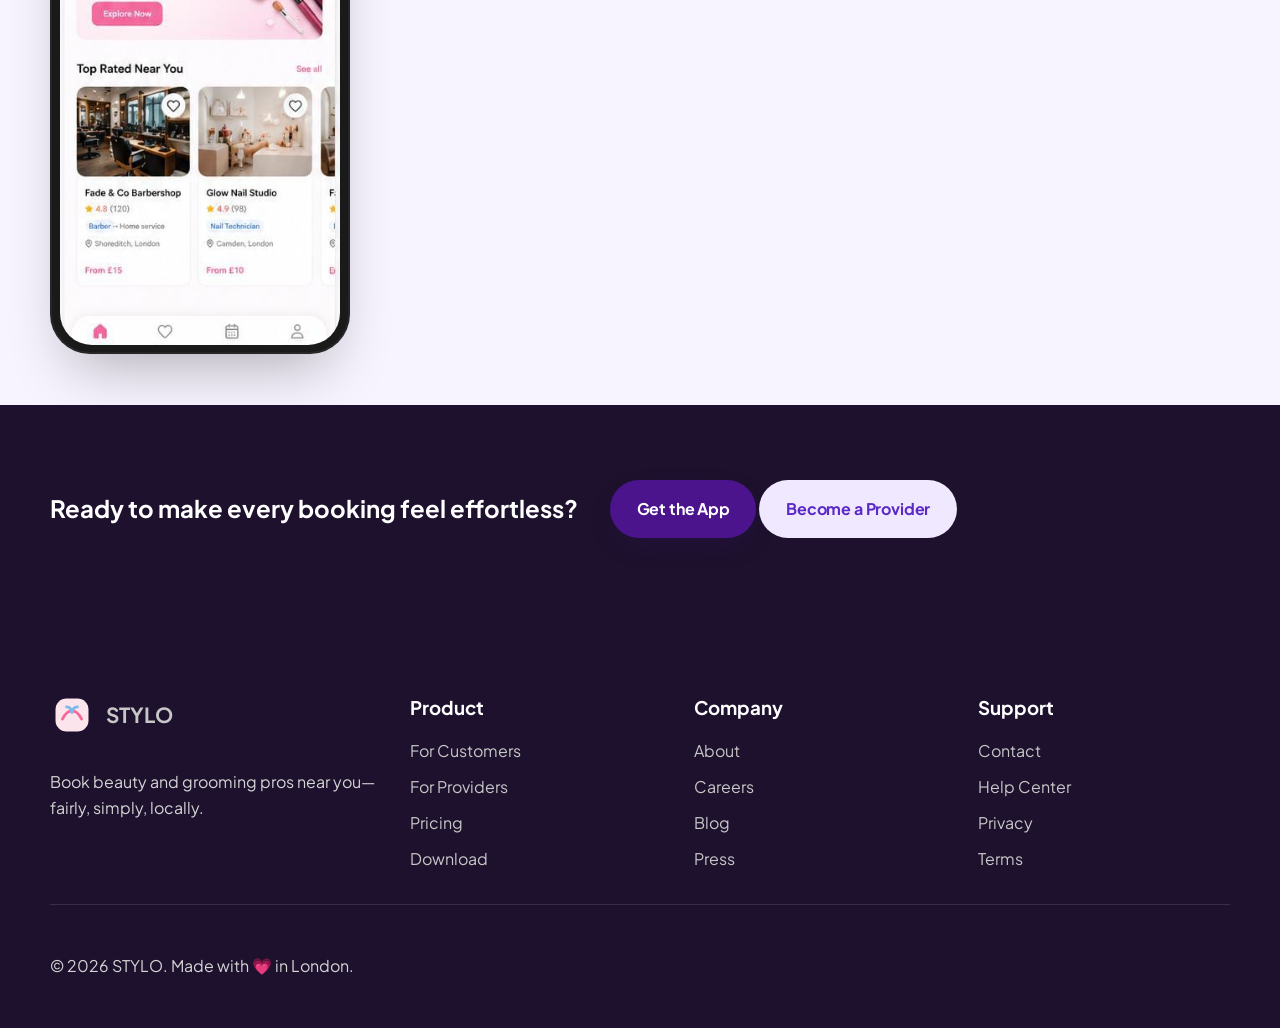
==== commit 7b087c86: "Refresh branding and navigation" ====
--- a/about.html
+++ b/about.html
@@ -35,8 +35,8 @@
           <a href="index.html">Home</a>
           <a href="about.html" class="active">About</a>
           <a href="contact.html">Contact</a>
-          <a href="index.html#providers" class="btn btn--outline nav__pill">Become a Provider</a>
-          <a href="index.html#get-app" class="btn btn--primary nav__pill">Get the App</a>
+          <a href="contact.html" class="btn btn--outline nav__pill">Become a Provider</a>
+          <a href="coming-soon.html" class="btn btn--primary nav__pill">Get the App</a>
         </div>
       </nav>
     </header>
@@ -169,8 +169,8 @@
         <div class="container cta-band__inner">
           <h2>Ready to make every booking feel effortless?</h2>
           <div>
-            <a href="index.html#get-app" class="btn btn--primary">Get the App</a>
-            <a href="index.html#providers" class="btn btn--secondary">Become a Provider</a>
+            <a href="coming-soon.html" class="btn btn--primary">Get the App</a>
+            <a href="contact.html" class="btn btn--secondary">Become a Provider</a>
           </div>
         </div>
       </section>
@@ -195,8 +195,8 @@
         <div>
           <h3>Product</h3>
           <ul>
-            <li><a href="index.html#get-app">For Customers</a></li>
-            <li><a href="index.html#providers">For Providers</a></li>
+            <li><a href="coming-soon.html">For Customers</a></li>
+            <li><a href="contact.html">For Providers</a></li>
             <li><a href="#">Pricing</a></li>
             <li><a href="#">Download</a></li>
           </ul>
--- a/styles.css
+++ b/styles.css
@@ -1,88 +1,98 @@
 :root {
-  --bg: #fdfdfd;
-  --bg-soft: #fdf2f6;
-  --bg-blue: #ebf5ff;
-  --pink: #f4689a;
-  --pink-strong: #e05588;
-  --pink-soft: #fce4ec;
-  --blue: #7ab8e8;
-  --blue-strong: #2563eb;
-  --text: #1a1a1a;
-  --text-muted: #6b6b6b;
-  --line: #f0f0f0;
+  --bg: #f8f4ff;
+  --bg-soft: #f2ebff;
+  --bg-blue: #efe8ff;
+  --pink: #4b148c;
+  --pink-strong: #2f0d5e;
+  --pink-soft: #efe3ff;
+  --blue: #7c5cff;
+  --blue-strong: #5b2ac6;
+  --text: #1d112d;
+  --text-muted: #615778;
+  --line: #e8dcff;
   --white: #ffffff;
-  --shadow: 0 8px 30px -12px rgba(244, 104, 154, 0.25);
-  --shadow-card: 0 8px 30px -12px rgba(0, 0, 0, 0.08);
-  --radius-xl: 1.5rem;
+  --shadow: 0 10px 34px -12px rgba(75, 20, 140, 0.24);
+  --shadow-card: 0 12px 34px -16px rgba(29, 17, 45, 0.14);
+  --radius-xl: 1.4rem;
   --radius-pill: 999px;
-  --container: 1280px;
+  --container: 1180px;
+  --section-pad: clamp(2.4rem, 4vw, 3.6rem);
 }
 
 * { box-sizing: border-box; }
-html { scroll-behavior: smooth; }
+html { scroll-behavior: smooth; scroll-padding-top: 92px; }
 body {
   margin: 0;
   font-family: 'Plus Jakarta Sans', 'Inter', -apple-system, BlinkMacSystemFont, 'Segoe UI', sans-serif;
   color: var(--text);
   background: var(--bg);
-  line-height: 1.7;
-  font-size: 1.0625rem;
+  line-height: 1.65;
+  font-size: 1rem;
   overflow-x: hidden;
-}
+  min-height: 100vh;
+}
+main { overflow-x: hidden; }
 a { color: inherit; text-decoration: none; }
-img, video, iframe { max-width: 100%; }
+img, video, iframe { max-width: 100%; display: block; }
+img {
+  width: 100%;
+  height: auto;
+  object-fit: cover;
+  object-position: center;
+}
 button, input, select, textarea { font: inherit; }
 button { cursor: pointer; }
-:focus-visible { outline: 3px solid rgba(244, 104, 154, 0.45); outline-offset: 3px; }
-.container { width: min(var(--container), calc(100% - 3rem)); margin: 0 auto; }
-.section { padding: clamp(3rem, 6vw, 5rem) 0; position: relative; }
-.display-heading { font-size: clamp(2.75rem, 7vw, 5.5rem); line-height: 1.05; letter-spacing: -0.03em; font-weight: 800; margin: 0 0 1.2rem; }
-.section-heading { margin-bottom: 2rem; }
-.section-heading h2, .story-copy h2, .contact-details h2, .faq h2, .about-hero h1, .contact-hero h1 { font-size: clamp(2rem, 3.4vw, 2.8rem); line-height: 1.1; margin: 0 0 0.75rem; letter-spacing: -0.02em; }
-.section-heading--center { text-align: center; max-width: 720px; margin-inline: auto; margin-bottom: 3rem; }
-.section-heading p, .hero__subhead, .story-copy p, .contact-hero p, .about-hero p, .spotlight-copy p, .showcase-copy p { color: var(--text-muted); font-size: 1.05rem; max-width: 620px; }
+:focus-visible { outline: 3px solid rgba(124, 58, 237, 0.32); outline-offset: 3px; }
+.container { width: min(var(--container), calc(100% - 1.6rem)); margin: 0 auto; }
+.section { padding: var(--section-pad) 0; position: relative; }
+.display-heading { font-size: clamp(2.3rem, 5.2vw, 4.2rem); line-height: 1.05; letter-spacing: -0.03em; font-weight: 800; margin: 0 0 1rem; }
+.section-heading { margin-bottom: 2rem; text-align: left; }
+.section-heading h2, .story-copy h2, .contact-details h2, .faq h2, .about-hero h1, .contact-hero h1 { font-size: clamp(2rem, 3.4vw, 2.8rem); line-height: 1.1; margin: 0 0 0.75rem; letter-spacing: -0.02em; text-align: left; }
+.section-heading--center { text-align: left; max-width: none; margin-inline: 0; margin-bottom: 2rem; }
+.section-heading p, .hero__subhead, .story-copy p, .contact-hero p, .about-hero p, .spotlight-copy p, .showcase-copy p { color: var(--text-muted); font-size: 1.05rem; max-width: 620px; text-align: left; margin: 0; }
 .pill { display: inline-flex; align-items: center; gap: 0.4rem; padding: 0.65rem 1rem; border-radius: var(--radius-pill); font-weight: 600; font-size: 0.95rem; margin-bottom: 1.25rem; }
-.pill--soft { background: rgba(244, 104, 154, 0.12); color: var(--pink); }
+.pill--soft { background: rgba(75, 20, 140, 0.1); color: var(--pink); }
 .btn { display: inline-flex; align-items: center; justify-content: center; gap: 0.6rem; min-height: 48px; padding: 0.95rem 1.6rem; border-radius: var(--radius-pill); border: 1px solid transparent; font-weight: 700; letter-spacing: -0.01em; transition: all 0.3s cubic-bezier(0.4, 0, 0.2, 1); }
 .btn:hover { transform: translateY(-3px) scale(1.02); }
 .btn--primary { background: var(--pink); color: var(--white); box-shadow: var(--shadow); }
-.btn--primary:hover { background: var(--pink-strong); box-shadow: 0 12px 30px -8px rgba(244, 104, 154, 0.5); }
+.btn--primary:hover { background: var(--pink-strong); box-shadow: 0 12px 30px -8px rgba(75, 20, 140, 0.34); }
 .btn--secondary { background: var(--bg-blue); color: var(--blue-strong); }
-.btn--secondary:hover { background: #d6ebff; }
-.btn--outline { border-color: #e5e5e5; background: transparent; color: var(--text); }
+.btn--secondary:hover { background: #e1d6ff; }
+.btn--outline { border-color: #e4d9ff; background: transparent; color: var(--text); }
 .btn--outline:hover { border-color: var(--pink); color: var(--pink); }
-.site-header { position: fixed; inset: 0 0 auto 0; z-index: 1000; height: 80px; background: rgba(253, 253, 253, 0.75); backdrop-filter: blur(16px) saturate(180%); border-bottom: 1px solid transparent; transition: all 0.25s ease; }
-.site-header.scrolled { border-bottom-color: var(--line); box-shadow: 0 4px 30px -10px rgba(0, 0, 0, 0.08); }
+.site-header { position: fixed; inset: 0 0 auto 0; z-index: 1000; height: 74px; background: rgba(248, 244, 255, 0.82); backdrop-filter: blur(16px) saturate(180%); border-bottom: 1px solid transparent; transition: all 0.25s ease; }
+.site-header.scrolled { border-bottom-color: var(--line); box-shadow: 0 4px 30px -10px rgba(75, 20, 140, 0.12); }
 .nav { height: 100%; display: flex; align-items: center; justify-content: space-between; gap: 1.25rem; }
 .brand { display: inline-flex; align-items: center; gap: 0.75rem; font-weight: 700; font-size: 1.3rem; color: var(--text); }
 .brand__icon { width: 44px; height: 44px; display: inline-flex; align-items: center; justify-content: center; }
 .brand__icon svg { width: 100%; height: 100%; }
-.nav__panel { display: flex; align-items: center; gap: 1rem; }
-.nav__panel a { color: var(--text-muted); font-weight: 600; }
-.nav__panel a:hover, .nav__panel a.active { color: var(--text); }
+.nav__panel { display: flex; align-items: center; gap: 0.7rem; padding: 0.35rem; border: 1px solid rgba(75, 20, 140, 0.12); border-radius: 999px; background: rgba(255,255,255,0.9); box-shadow: 0 10px 35px -18px rgba(75, 20, 140, 0.24); }
+.nav__panel a { color: var(--text-muted); font-weight: 600; padding: 0.6rem 0.95rem; border-radius: 999px; transition: all 0.25s ease; }
+.nav__panel a:hover, .nav__panel a.active { color: var(--pink); background: rgba(75, 20, 140, 0.08); }
 .nav__panel a.active { color: var(--pink); }
+.nav__pill { min-height: 40px; padding-inline: 1rem; }
 .nav__toggle { display: none; background: transparent; border: 0; padding: 0.5rem; }
 .nav__toggle span { display: block; width: 24px; height: 2px; background: var(--text); margin: 5px 0; border-radius: 2px; }
 .nav__pill { min-height: 42px; padding-inline: 1.15rem; }
-.hero { min-height: 100vh; display: grid; align-items: center; padding-top: 4rem; padding-bottom: 3rem; overflow: hidden; }
+.hero { min-height: 100vh; display: grid; align-items: center; padding-top: 4rem; padding-bottom: 2.4rem; overflow: hidden; }
 .hero__video, .hero__overlay { position: absolute; inset: 0; }
 .hero__video { width: 100%; height: 100%; object-fit: cover; z-index: 0; filter: brightness(1.05) contrast(1.05) saturate(1.1); }
-.hero__overlay { background: linear-gradient(115deg, rgba(253, 253, 253, 0.84) 0%, rgba(253, 253, 253, 0.72) 45%, rgba(253, 253, 253, 0.28) 100%); z-index: 1; }
-.hero__grid { position: relative; z-index: 2; display: grid; grid-template-columns: 1.05fr 0.95fr; align-items: center; gap: 3rem; }
-.hero__content { max-width: 620px; }
-.hero__actions { display: flex; flex-wrap: wrap; gap: 1rem; margin-top: 1.8rem; }
+.hero__overlay { background: linear-gradient(115deg, rgba(253, 253, 253, 0.12) 0%, rgba(253, 253, 253, 0.08) 45%, rgba(253, 253, 253, 0) 100%); z-index: 1; pointer-events: none; }
+.hero__grid { position: relative; z-index: 2; display: grid; grid-template-columns: 1.05fr 0.95fr; align-items: center; gap: 2rem; }
+.hero__content { max-width: 640px; text-align: left; padding-right: clamp(0.25rem, 2vw, 1rem); }
+.hero__actions { display: flex; flex-wrap: wrap; gap: 0.9rem; margin-top: 1.8rem; justify-content: flex-start; }
 .hero__content .btn--primary { animation: pulseGlow 2.4s infinite; }
-.trust-row { margin-top: 1.4rem; display: flex; align-items: center; gap: 0.8rem; font-weight: 600; color: var(--text-muted); }
+.trust-row { margin-top: 1.4rem; display: flex; align-items: center; gap: 0.8rem; font-weight: 600; color: var(--text-muted); justify-content: flex-start; flex-wrap: wrap; }
 .trust-row__stars { color: var(--pink); letter-spacing: 0.16em; }
-.hero__visual { position: relative; min-height: 540px; display: grid; place-items: center; }
-.hero__blob { position: absolute; inset: auto 50% 20% auto; width: 360px; height: 360px; background: radial-gradient(circle, rgba(244,104,154,0.25), transparent 70%); filter: blur(20px); animation: blob 8s ease-in-out infinite; }
+.hero__visual { position: relative; min-height: 440px; display: grid; place-items: center; }
+.hero__blob { position: absolute; inset: auto 50% 20% auto; width: 360px; height: 360px; background: radial-gradient(circle, rgba(75,20,140,0.24), transparent 70%); filter: blur(20px); animation: blob 8s ease-in-out infinite; }
 .phone { width: min(300px, 86vw); border-radius: 2.5rem; background: #1a1a1a; padding: 0.6rem; box-shadow: 0 30px 60px -20px rgba(0,0,0,0.3), 0 0 0 2px rgba(255,255,255,0.05) inset; position: relative; overflow: hidden; transform: scale(var(--phone-scale, 1)); }
 .phone::before { content: ''; position: absolute; top: 0.6rem; left: 50%; transform: translateX(-50%); width: 40%; height: 1.5rem; background: #1a1a1a; border-radius: 0 0 1rem 1rem; z-index: 5; }
 .phone__screen { border-radius: 2rem; overflow: hidden; aspect-ratio: 9 / 19.5; background: var(--bg); position: relative; }
 .phone__screen img, .phone__screen video { width: 100%; height: 100%; object-fit: cover; display: block; }
 .phone__screen::after { content: ''; position: absolute; inset: -100% 0 auto -30%; width: 55%; height: 220%; background: linear-gradient(120deg, rgba(255,255,255,0.0), rgba(255,255,255,0.45), rgba(255,255,255,0)); transform: rotate(20deg) translateX(-100%); animation: shimmer 4.5s linear infinite; pointer-events: none; }
 .phone--float { animation: float 6s ease-in-out infinite; }
-.phone--video { box-shadow: 0 30px 60px -20px rgba(244,104,154,0.35); }
+.phone--video { box-shadow: 0 30px 60px -20px rgba(124,58,237,0.18); }
 .phone--shine .phone__screen { overflow: hidden; }
 .phone--app-loop .phone__screen { background: linear-gradient(135deg, #fdeaf2, #eef7ff); }
 .layer { position: absolute; inset: 0; opacity: 0; transition: opacity 1.2s ease; }
@@ -116,7 +126,7 @@
   .phone__screen::after { animation: none !important; }
 }
 .card, .value-card, .team-card, .testimonial-card, .contact-card, .contact-details, .faq, .about-hero__card, .story-image { background: var(--white); border: 1px solid var(--line); border-radius: var(--radius-xl); box-shadow: var(--shadow-card); }
-.card { padding: 2rem; position: relative; overflow: hidden; }
+.card { padding: 1.7rem; position: relative; overflow: hidden; display: flex; flex-direction: column; align-items: flex-start; }
 .card--pink { background: #fdf2f6; box-shadow: var(--shadow); }
 .card--blue { background: #f0f7ff; }
 .card__icon { width: 54px; height: 54px; border-radius: 16px; display: inline-flex; align-items: center; justify-content: center; font-size: 1.35rem; margin-bottom: 1rem; }
@@ -141,10 +151,16 @@
 .step-card { background: var(--white); border: 1px solid var(--line); border-radius: var(--radius-xl); padding: 1.6rem; box-shadow: var(--shadow-card); position: relative; min-height: 220px; }
 .step-card__number { color: var(--pink); font-weight: 800; font-size: 1rem; margin-bottom: 0.8rem; }
 .steps-line { width: 100%; margin-top: 1rem; }
-.steps-line path { fill: none; stroke: #f4b4cb; stroke-width: 2.2; stroke-dasharray: 800; stroke-dashoffset: 800; transition: stroke-dashoffset 1.3s ease; }
+.steps-line path { fill: none; stroke: #d9bee9; stroke-width: 2.2; stroke-dasharray: 800; stroke-dashoffset: 800; transition: stroke-dashoffset 1.3s ease; }
 .steps-line.is-visible path { stroke-dashoffset: 0; }
 .masonry-grid { display: grid; grid-template-columns: repeat(3, minmax(0, 1fr)); gap: 1.2rem; }
 .masonry-tile { position: relative; overflow: hidden; border-radius: var(--radius-xl); min-height: 220px; background: var(--white); box-shadow: var(--shadow-card); }
+.section--services { background: var(--white); }
+.services-grid { display: grid; grid-template-columns: repeat(3, minmax(0, 1fr)); gap: 1.2rem; }
+.service-card { display: flex; align-items: flex-start; gap: 1rem; padding: 1.4rem; border-radius: var(--radius-xl); background: var(--white); border: 1px solid var(--line); box-shadow: var(--shadow-card); min-height: 160px; text-align: left; }
+.service-card__icon { width: 58px; height: 58px; border-radius: 18px; display: grid; place-items: center; background: rgba(124, 58, 237, 0.08); font-size: 1.6rem; }
+.service-card h3 { margin: 0 0 0.35rem; font-size: 1.15rem; }
+.service-card p { margin: 0; color: var(--text-muted); }
 .masonry-tile img, .masonry-tile video { width: 100%; height: 100%; object-fit: cover; display: block; }
 .masonry-tile--wide { grid-column: span 2; min-height: 280px; }
 .masonry-tile__caption { position: absolute; inset: auto 1rem 1rem 1rem; padding: 0.9rem 1rem; background: rgba(26,26,26,0.7); color: var(--white); border-radius: 1rem; font-weight: 600; transform: translateY(8px); opacity: 0; transition: all 0.3s ease; }
@@ -157,7 +173,7 @@
 .particles { position: absolute; inset: 0; pointer-events: none; }
 .particles span { position: absolute; width: 10px; height: 10px; border-radius: 50%; background: rgba(255,255,255,0.7); animation: particle 2.6s ease-out infinite; }
 .testimonial-grid { display: grid; grid-template-columns: repeat(3, minmax(0, 1fr)); gap: 1.2rem; }
-.testimonial-card { padding: 1.7rem; }
+.testimonial-card { padding: 1.7rem; text-align: left; }
 .testimonial-card p { margin: 0.8rem 0; color: var(--text); }
 .testimonial-card span { color: var(--text-muted); font-weight: 600; }
 .testimonial-card__stars { color: var(--pink); letter-spacing: 0.16em; }
@@ -176,7 +192,27 @@
 .footer-grid ul { display: grid; gap: 0.6rem; }
 .footer-grid a { color: #c7c7c7; }
 .footer-bottom { padding-top: 2rem; margin-top: 2rem; border-top: 1px solid rgba(255,255,255,0.12); }
-.scroll-top { position: fixed; right: 1.25rem; bottom: 1.25rem; width: 54px; height: 54px; border-radius: 50%; border: 0; background: var(--pink); color: var(--white); font-size: 1.4rem; box-shadow: 0 12px 30px -12px rgba(244,104,154,0.6); opacity: 0; visibility: hidden; transform: translateY(10px); transition: all 0.25s ease; z-index: 1200; }
+.section--cities { background: var(--white); }
+.city-grid { display: grid; grid-template-columns: repeat(4, minmax(0, 1fr)); gap: 1rem; margin-top: 2rem; }
+.city-card { padding: 1rem; border-radius: var(--radius-xl); border: 1px solid var(--line); background: var(--white); box-shadow: var(--shadow-card); text-align: center; transition: transform 0.2s ease, border-color 0.2s ease, background 0.2s ease; }
+.city-card:hover { transform: translateY(-3px); }
+.city-card h3 { margin: 0 0 0.4rem; font-size: 1rem; }
+.city-card p { margin: 0; font-size: 0.95rem; color: var(--text-muted); }
+.city-card--live { border-color: rgba(124, 58, 237, 0.35); background: rgba(248, 240, 255, 0.95); }
+.city-card--live h3 { color: var(--text); }
+.city-card--live p { color: var(--pink); font-weight: 700; }
+.city-card--hidden { display: none; }
+.city-grid.expanded .city-card--hidden { display: block; }
+.city-actions { margin-top: 1.5rem; text-align: center; }
+.city-actions { margin-top: 1.5rem; text-align: center; }
+.city-toggle { width: min(240px, 100%); }
+@media (max-width: 1024px) {
+  .city-grid { grid-template-columns: repeat(2, minmax(0, 1fr)); }
+}
+@media (max-width: 640px) {
+  .city-grid { grid-template-columns: 1fr; }
+}
+.scroll-top { position: fixed; right: 1.25rem; bottom: 1.25rem; width: 54px; height: 54px; border-radius: 50%; border: 0; background: var(--pink); color: var(--white); font-size: 1.4rem; box-shadow: 0 12px 30px -12px rgba(124,58,237,0.42); opacity: 0; visibility: hidden; transform: translateY(10px); transition: all 0.25s ease; z-index: 1200; }
 .scroll-top.is-visible { opacity: 1; visibility: visible; transform: translateY(0); }
 .toast { position: fixed; left: 50%; bottom: 2rem; transform: translateX(-50%) translateY(20px); background: var(--text); color: var(--white); padding: 0.9rem 1.2rem; border-radius: 999px; opacity: 0; visibility: hidden; transition: all 0.25s ease; z-index: 1300; }
 .toast.is-visible { opacity: 1; visibility: visible; transform: translateX(-50%) translateY(0); }
@@ -185,6 +221,12 @@
 .word { display: inline-block; opacity: 0; transform: translateY(20px); transition: all 0.5s cubic-bezier(0.4, 0, 0.2, 1); }
 .word.visible { opacity: 1; transform: translateY(0); }
 .spotlight-grid, .story-grid, .contact-grid, .about-phone-grid { align-items: center; }
+.section--business { background: var(--bg-blue); }
+.business-grid { display: grid; grid-template-columns: 1fr 1fr; gap: 2rem; align-items: center; text-align: left; }
+.business-copy h2 { margin-top: 0; }
+.business-copy p { max-width: 620px; }
+.business-visual { display: grid; place-items: center; }
+.business-image { width: min(100%, 560px); border-radius: 1.8rem; box-shadow: var(--shadow-card); border: 1px solid rgba(255,255,255,0.55); }
 .about-hero { background: linear-gradient(135deg, #fff5f8 0%, var(--bg) 100%); }
 .about-hero__grid { display: grid; grid-template-columns: 1.1fr 0.9fr; gap: 2rem; align-items: center; }
 .about-hero__card img, .story-image img { width: 100%; border-radius: var(--radius-xl); object-fit: cover; height: 380px; }
@@ -195,20 +237,56 @@
 .team-card img { width: 100%; aspect-ratio: 1; object-fit: cover; border-radius: 50%; margin-bottom: 1rem; }
 .cta-band { padding: 4rem 0; }
 .cta-band--dark { background: var(--text); color: var(--white); }
-.cta-band__inner { display: flex; align-items: center; justify-content: space-between; gap: 2rem; }
-.contact-card { padding: 1.5rem; background: rgba(255,255,255,0.97); border: none; box-shadow: none; border-radius: 1.25rem; height: 100%; }
-.contact-card form { display: grid; gap: 0.85rem; }
+.cta-band__inner { display: flex; align-items: center; justify-content: flex-start; gap: 2rem; flex-wrap: wrap; }
+.contact-card { padding: 1.4rem; background: rgba(255,255,255,0.94); border: none; box-shadow: none; border-radius: 1.15rem; height: 100%; position: relative; z-index: 1; }
+.contact-card form { display: grid; gap: 0.8rem; }
 .contact-card label { font-weight: 600; color: var(--text-muted); }
-.contact-card input, .contact-card select, .contact-card textarea { border: 1px solid #ececec; border-radius: 0.9rem; padding: 0.95rem 1rem; background: #fafafa; }
+.contact-card input, .contact-card select, .contact-card textarea { border: 1px solid #ececec; border-radius: 0.9rem; padding: 0.9rem 0.95rem; background: #fafafa; }
 .contact-phone {
-  width: min(470px, 92vw);
+  width: min(430px, 92vw);
   margin: 0 auto;
   box-shadow: 0 28px 70px -24px rgba(0,0,0,0.28);
 }
 .contact-phone .phone__screen {
   aspect-ratio: 9 / 15;
-  background: linear-gradient(135deg, #fdeaf2, #eef7ff);
+  background: linear-gradient(135deg, #ffe4ee 0%, #fff4f8 55%, #ffdce8 100%);
   padding: 0.75rem;
+  position: relative;
+  overflow: hidden;
+}
+.contact-phone .phone__screen::before {
+  content: '';
+  position: absolute;
+  inset: -10% 8% auto auto;
+  width: 180px;
+  height: 180px;
+  border-radius: 50%;
+  background: rgba(124, 58, 237, 0.12);
+  filter: blur(18px);
+}
+.contact-phone .phone__screen::after {
+  content: '';
+  position: absolute;
+  inset: auto auto -10% -8%;
+  width: 220px;
+  height: 220px;
+  border-radius: 50%;
+  background: rgba(122, 184, 232, 0.14);
+  filter: blur(16px);
+}
+
+/* Ensure content isn't hidden under fixed header */
+body { padding-top: 74px; }
+.contact-visual-bg {
+  position: absolute;
+  inset: 0;
+  pointer-events: none;
+  opacity: 0.95;
+  z-index: 0;
+}
+.contact-visual-bg svg {
+  width: 100%;
+  height: 100%;
 }
 .contact-phone .contact-card {
   height: 100%;
@@ -230,38 +308,87 @@
 .contact-details iframe { width: 100%; min-height: 280px; border: 0; border-radius: 1rem; margin-top: 1.2rem; }
 .phone--flip { animation: none; }
 .phone--flip.is-visible { animation: phoneFlip 1s ease both; }
-@media (max-width: 1024px) {
-  .hero__grid, .showcase-grid, .spotlight-grid, .about-hero__grid, .story-grid, .contact-grid, .about-phone-grid { grid-template-columns: 1fr; }
-  .hero__visual { min-height: 340px; }
+@media (max-width: 1100px) {
+  .hero__grid, .showcase-grid, .spotlight-grid, .business-grid { grid-template-columns: 1fr; }
+  .about-hero__grid, .story-grid, .contact-grid, .about-phone-grid { grid-template-columns: minmax(0, 0.8fr) minmax(0, 1.2fr); }
+  .hero__content { max-width: 760px; padding-right: 0; }
+  .hero__visual { min-height: 320px; }
+  .showcase-copy { order: -1; }
+  .showcase-phones { justify-content: center; gap: 1rem; }
+  .showcase-phones .phone-wrap { transform: none !important; }
+  .phone { width: min(290px, 46vw); }
   .masonry-grid, .testimonial-grid, .team-grid, .values-grid { grid-template-columns: repeat(2, minmax(0, 1fr)); }
   .stats-grid { grid-template-columns: repeat(2, minmax(0, 1fr)); }
   .footer-grid { grid-template-columns: repeat(2, minmax(0, 1fr)); }
-  /* Showcase phones: center and remove large horizontal offsets on medium screens */
-  .showcase-phones { justify-content: center; gap: 1rem; }
-  .showcase-phones .phone-wrap { transform: none !important; }
-  .phone { width: min(290px, 46vw); }
-}
-@media (max-width: 768px) {
+}
+@media (max-width: 840px) {
+  .site-header { height: 70px; }
   .nav__toggle { display: inline-block; }
-  .nav__panel { position: fixed; top: 80px; right: 0; width: min(90vw, 320px); padding: 1.2rem; background: rgba(255,255,255,0.97); border-left: 1px solid var(--line); border-bottom: 1px solid var(--line); display: none; flex-direction: column; align-items: flex-start; gap: 1rem; box-shadow: var(--shadow-card); }
+  .about-hero__grid, .story-grid, .contact-grid, .about-phone-grid { grid-template-columns: minmax(0, 0.78fr) minmax(0, 1.22fr); gap: 1rem; }
+  .nav__panel { position: fixed; top: 72px; right: 0.8rem; width: min(92vw, 320px); padding: 1.2rem; background: rgba(255,255,255,0.97); border: 1px solid var(--line); border-radius: 1.1rem; display: none; flex-direction: column; align-items: flex-start; gap: 0.9rem; box-shadow: var(--shadow-card); }
   .nav__panel.is-open { display: flex; }
-  .audience-grid, .phone-pair, .masonry-grid, .testimonial-grid, .team-grid, .values-grid, .stats-grid, .footer-grid { grid-template-columns: 1fr; }
+  .nav__panel a, .nav__panel .nav__pill { width: 100%; }
+  .audience-grid, .services-grid, .phone-pair, .masonry-grid, .testimonial-grid, .team-grid, .values-grid, .stats-grid, .footer-grid, .contact-info-grid { grid-template-columns: 1fr; }
   .masonry-tile--wide { grid-column: span 1; }
-  .hero { min-height: auto; padding-top: 5rem; }
+  .hero { min-height: auto; padding-top: 4.5rem; }
   .hero__content, .hero__visual { max-width: 100%; }
   .hero__visual { min-height: 280px; }
   .cta-band__inner { flex-direction: column; align-items: flex-start; }
   .phone { width: min(290px, 82vw); margin: 0 auto; }
-  /* On small screens stack showcase phones vertically and center them */
   .showcase-phones { flex-direction: column; gap: 1.25rem; align-items: center; }
   .showcase-phones .phone-wrap { transform: none !important; }
-}
-@media (max-width: 480px) {
-  .container { width: min(var(--container), calc(100% - 1.5rem)); }
-  .display-heading { font-size: 2.6rem; }
+  .section-heading--center { text-align: left; }
+}
+@media (max-width: 560px) {
+  .container { width: min(var(--container), calc(100% - 1.25rem)); }
+  .section { padding: 2rem 0; }
+  .display-heading { font-size: clamp(2.1rem, 9vw, 2.75rem); }
+  .about-hero h1,
+  .contact-hero h1,
+  .story-copy h2,
+  .about-phone-grid h2,
+  .contact-details h2,
+  .faq h2 {
+    font-size: clamp(1.45rem, 6vw, 1.9rem);
+  }
+  .about-hero__grid, .story-grid, .contact-grid, .about-phone-grid { grid-template-columns: minmax(0, 0.72fr) minmax(0, 1.28fr); gap: 0.8rem; }
+  .hero__content p,
+  .hero__subhead,
+  .section-heading p,
+  .story-copy p,
+  .about-hero p,
+  .contact-hero p,
+  .spotlight-copy p,
+  .showcase-copy p,
+  .card p,
+  .service-card p,
+  .value-card p,
+  .testimonial-card p,
+  .contact-details li,
+  .faq-answer p {
+    font-size: 0.96rem;
+    line-height: 1.6;
+  }
   .hero__actions, .footer-cta { flex-direction: column; align-items: stretch; }
-  .btn { width: 100%; }
-  .phone { width: min(270px, 85vw); }
+  .btn { width: 100%; min-height: 46px; }
+  .phone { width: min(270px, 90vw); }
+  .card, .service-card, .testimonial-card, .step-card, .contact-card, .faq { padding: 1.15rem; }
+  .trust-row { font-size: 0.95rem; }
+  .nav__panel { top: 68px; right: 0.65rem; }
+  .about-hero__card img,
+  .story-image img,
+  .masonry-tile img,
+  .masonry-tile video,
+  .phone__screen img {
+    max-height: 220px;
+    height: auto;
+    object-fit: cover;
+  }
+  .about-hero__card,
+  .story-image,
+  .masonry-tile {
+    min-height: auto;
+  }
 }
 @media (prefers-reduced-motion: reduce) {
   *, *::before, *::after { animation: none !important; transition: none !important; scroll-behavior: auto !important; }
